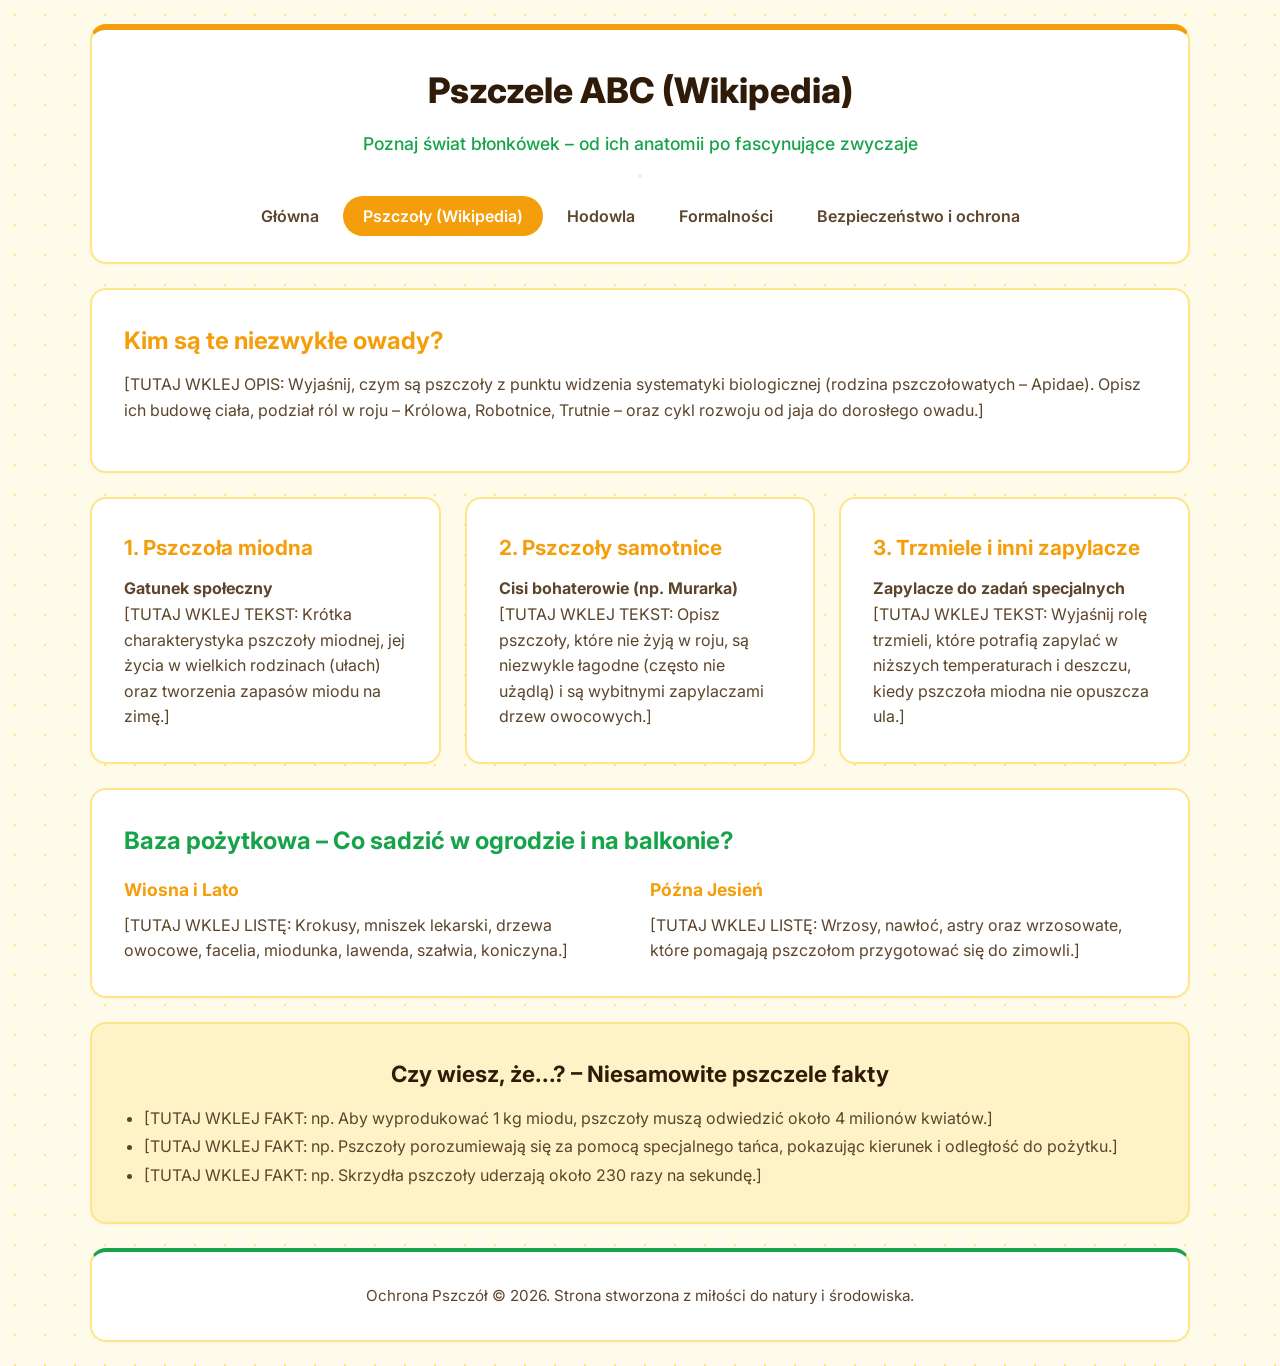
==== site1.html @ 9a1a5847 "new version" ====
<!DOCTYPE html>
<html lang="pl">
<head>
    <meta charset="UTF-8">
    <meta name="viewport" content="width=device-width, initial-scale=1.0">
    <title>Pszczele ABC – Mała Wikipedia O Pszczołach</title>
    
    <!-- Google Font - Inter -->
    <link rel="preconnect" href="https://fonts.googleapis.com">
    <link rel="preconnect" href="https://fonts.gstatic.com" crossorigin>
    <link href="https://fonts.googleapis.com/css2?family=Inter:wght@300;400;600;700;800&display=swap" rel="stylesheet">
    
    <!-- Plik ze stylami CSS -->
    <link rel="stylesheet" href="style.css">
</head>
<body>

    <div class="wrapper">
        
        <header class="card header-container">
            <h1>Pszczele ABC (Wikipedia)</h1>
            <p>Poznaj świat błonkówek – od ich anatomii po fascynujące zwyczaje</p>
            
            <button class="hamburger" id="hamburger" aria-label="Otwórz menu">
                <span class="bar"></span>
                <span class="bar"></span>
                <span class="bar"></span>
            </button>

            <nav id="nav-menu" style="margin-top: 20px;">
                <a href="index.html" class="nav-link">Główna</a>
                <a href="site1.html" class="nav-link active">Pszczoły (Wikipedia)</a>
                <a href="site2.html" class="nav-link">Hodowla</a>
                <a href="site3.html" class="nav-link">Formalności</a>
                <a href="site4.html" class="nav-link">Bezpieczeństwo i ochrona</a>
            </nav>
        </header>


        <section class="card">
            <h2 style="color: var(--accent-color); font-size: 1.5rem; margin-bottom: 12px;">
                Kim są te niezwykłe owady?
            </h2>
            <p style="color: var(--text-secondary); margin-bottom: 16px;">
                [TUTAJ WKLEJ OPIS: Wyjaśnij, czym są pszczoły z punktu widzenia systematyki biologicznej (rodzina pszczołowatych – Apidae). Opisz ich budowę ciała, podział ról w roju – Królowa, Robotnice, Trutnie – oraz cykl rozwoju od jaja do dorosłego owadu.]
            </p>
        </section>


        <main class="columns-container">
            
            <section class="card column">
                <h2>1. Pszczoła miodna</h2>
                <p>
                    <strong>Gatunek społeczny</strong><br>
                    [TUTAJ WKLEJ TEKST: Krótka charakterystyka pszczoły miodnej, jej życia w wielkich rodzinach (ułach) oraz tworzenia zapasów miodu na zimę.]
                </p>
            </section>

            <section class="card column">
                <h2>2. Pszczoły samotnice</h2>
                <p>
                    <strong>Cisi bohaterowie (np. Murarka)</strong><br>
                    [TUTAJ WKLEJ TEKST: Opisz pszczoły, które nie żyją w roju, są niezwykle łagodne (często nie użądlą) i są wybitnymi zapylaczami drzew owocowych.]
                </p>
            </section>

            <section class="card column">
                <h2>3. Trzmiele i inni zapylacze</h2>
                <p>
                    <strong>Zapylacze do zadań specjalnych</strong><br>
                    [TUTAJ WKLEJ TEKST: Wyjaśnij rolę trzmieli, które potrafią zapylać w niższych temperaturach i deszczu, kiedy pszczoła miodna nie opuszcza ula.]
                </p>
            </section>

        </main>


        <section class="card">
            <h2 style="color: var(--accent-eco); font-size: 1.5rem; margin-bottom: 12px;">
                Baza pożytkowa – Co sadzić w ogrodzie i na balkonie?
            </h2>
            <div style="display: grid; grid-template-columns: repeat(auto-fit, minmax(280px, 1fr)); gap: 20px; margin-top: 16px;">
                
                <div>
                    <h3 style="color: var(--accent-color); font-size: 1.1rem; margin-bottom: 8px;">Wiosna i Lato</h3>
                    <p style="color: var(--text-secondary);">
                        [TUTAJ WKLEJ LISTĘ: Krokusy, mniszek lekarski, drzewa owocowe, facelia, miodunka, lawenda, szałwia, koniczyna.]
                    </p>
                </div>

                <div>
                    <h3 style="color: var(--accent-color); font-size: 1.1rem; margin-bottom: 8px;">Późna Jesień</h3>
                    <p style="color: var(--text-secondary);">
                        [TUTAJ WKLEJ LISTĘ: Wrzosy, nawłoć, astry oraz wrzosowate, które pomagają pszczołom przygotować się do zimowli.]
                    </p>
                </div>

            </div>
        </section>


        <section class="card" style="background-color: #fef3c7;">
            <h2 style="color: var(--text-primary); font-size: 1.4rem; margin-bottom: 12px; text-align: center;">
                Czy wiesz, że...? – Niesamowite pszczele fakty
            </h2>
            <ul style="color: var(--text-secondary); padding-left: 20px; line-height: 1.8;">
                <li>[TUTAJ WKLEJ FAKT: np. Aby wyprodukować 1 kg miodu, pszczoły muszą odwiedzić około 4 milionów kwiatów.]</li>
                <li>[TUTAJ WKLEJ FAKT: np. Pszczoły porozumiewają się za pomocą specjalnego tańca, pokazując kierunek i odległość do pożytku.]</li>
                <li>[TUTAJ WKLEJ FAKT: np. Skrzydła pszczoły uderzają około 230 razy na sekundę.]</li>
            </ul>
        </section>


        <footer class="card footer-container">
            <p>Ochrona Pszczół &copy; 2026. Strona stworzona z miłości do natury i środowiska.</p>
        </footer>

    </div>

</body>
</html>
---- style.css ----
/* CSS Reset i zmienne - Motyw Pszczoły i Ekologia */
:root {
    /* Kolory tła i kart */
    --bg-color: #fffbeb;
    --card-bg: #ffffff;
    
    /* Typografia */
    --text-primary: #301b08; 
    --text-secondary: #5c452b; 
    
    /* Kolory akcentujące */
    --accent-color: #f59e0b; 
    --accent-eco: #16a34a; 
    --border-color: #fde68a; 
    
    /* Cienie */
    --shadow-sm: 0 1px 3px rgba(245, 158, 11, 0.08);
    --shadow-md: 0 4px 6px -1px rgba(245, 158, 11, 0.12), 0 2px 4px -1px rgba(0, 0, 0, 0.04);
    --shadow-hover: 0 12px 20px -3px rgba(245, 158, 11, 0.2), 0 4px 6px -2px rgba(0, 0, 0, 0.05);
    
    /* Zaokrąglenia */
    --radius: 16px; 
}

* {
    box-sizing: border-box;
    margin: 0;
    padding: 0;
}

body {
    font-family: 'Inter', 'Segoe UI', sans-serif;
    background-color: var(--bg-color);
    color: var(--text-primary);
    line-height: 1.6;
    min-height: 100vh;
    display: flex;
    flex-direction: column;
    padding: 24px;
    background-image: radial-gradient(var(--border-color) 1px, transparent 1px);
    background-size: 30px 30px;
}

/* Główny kontener strony */
.wrapper {
    max-width: 1100px;
    width: 100%;
    margin: 0 auto;
    display: flex;
    flex-direction: column;
    gap: 24px;
    flex-grow: 1;
}

/* Ogólne style kontenerów/kart */
.card {
    background-color: var(--card-bg);
    border: 2px solid var(--border-color);
    border-radius: var(--radius);
    padding: 32px;
    box-shadow: var(--shadow-sm);
    transition: transform 0.3s ease, box-shadow 0.3s ease, border-color 0.3s ease;
}

.card:hover {
    box-shadow: var(--shadow-hover);
    border-color: var(--accent-color);
}

/* 1. Górny kontener (Nagłówek) */
.header-container {
    text-align: center;
    border-top: 6px solid var(--accent-color);
    border-bottom: 2px solid var(--border-color);
}

.header-container h1 {
    font-size: 2.2rem;
    font-weight: 800;
    margin-bottom: 12px;
    color: var(--text-primary);
}


.header-container p {
    color: var(--accent-eco); 
    font-size: 1.1rem;
    font-weight: 500;
}

/* 2. Środkowa sekcja z 3 kolumnami */
.columns-container {
    display: grid;
    grid-template-columns: repeat(3, 1fr);
    gap: 24px;
}

.column {
    display: flex;
    flex-direction: column;
    justify-content: flex-start;
}

.column:hover {
    transform: translateY(-4px);
}

.column h2 {
    font-size: 1.3rem;
    font-weight: 700;
    margin-bottom: 12px;
    color: var(--accent-color); 
}

.column p {
    color: var(--text-secondary);
    font-size: 1rem;
}

/* 3. Dolny kontener (Stopka/Podsumowanie) */
.footer-container {
    text-align: center;
    background-color: var(--card-bg);
    color: var(--text-secondary);
    font-size: 0.95rem;
    border-top: 4px solid var(--accent-eco);
}

/* Nawigacja */
.nav-link {
    padding: 10px 20px;
    color: var(--text-secondary);
    text-decoration: none;
    font-weight: 600;
    border-radius: 20px; 
    transition: background-color 0.2s, color 0.2s;
}

.nav-link:hover {
    background-color: var(--border-color);
    color: var(--text-primary);
}

.nav-link.active {
    background-color: var(--accent-color);
    color: #ffffff; 
}

@media (max-width: 768px) {
    body {
        padding: 16px;
    }

    .columns-container {
        grid-template-columns: 1fr;
    }

    .card {
        padding: 24px;
    }
}
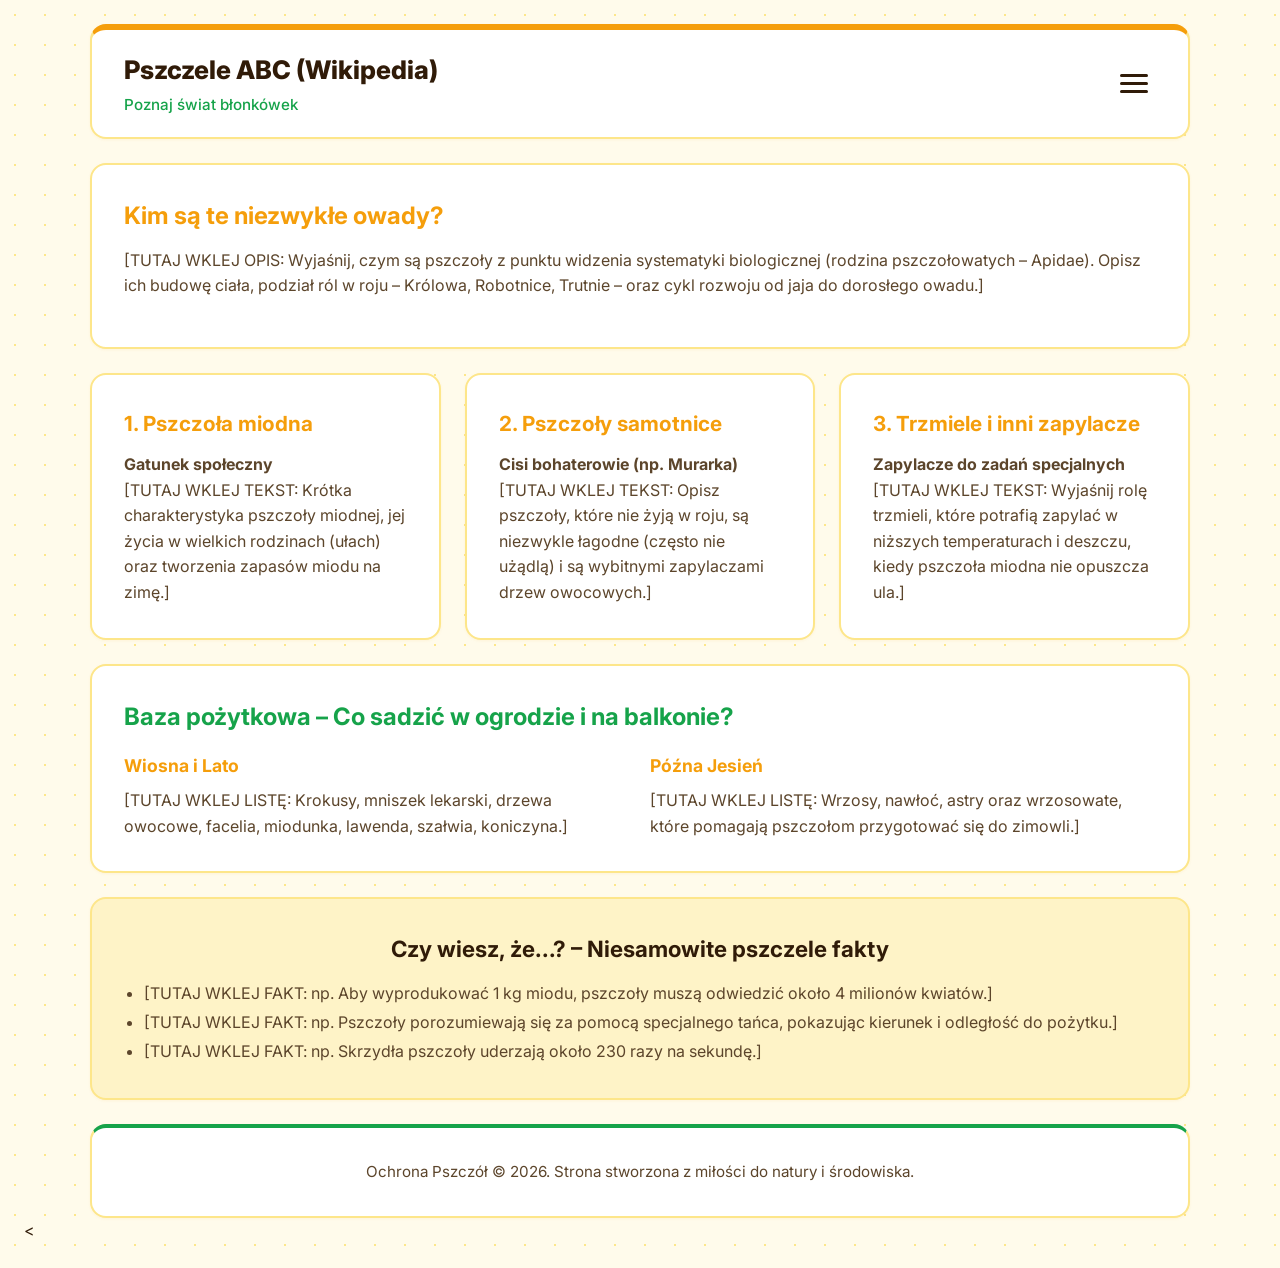
==== commit 9d5d7a98: "another changes" ====
--- a/site1.html
+++ b/site1.html
@@ -18,23 +18,28 @@
     <div class="wrapper">
         
         <header class="card header-container">
+        <div class="header-title-group">
             <h1>Pszczele ABC (Wikipedia)</h1>
-            <p>Poznaj świat błonkówek – od ich anatomii po fascynujące zwyczaje</p>
-            
-            <button class="hamburger" id="hamburger" aria-label="Otwórz menu">
-                <span class="bar"></span>
-                <span class="bar"></span>
-                <span class="bar"></span>
-            </button>
+            <p>Poznaj świat błonkówek</p>
+        </div>
+        
+        <button class="hamburger" id="hamburger" aria-label="Otwórz menu">
+            <span class="bar"></span>
+            <span class="bar"></span>
+            <span class="bar"></span>
+        </button>
 
-            <nav id="nav-menu" style="margin-top: 20px;">
-                <a href="index.html" class="nav-link">Główna</a>
-                <a href="site1.html" class="nav-link active">Pszczoły (Wikipedia)</a>
-                <a href="site2.html" class="nav-link">Hodowla</a>
-                <a href="site3.html" class="nav-link">Formalności</a>
-                <a href="site4.html" class="nav-link">Bezpieczeństwo i ochrona</a>
-            </nav>
-        </header>
+        <nav class="nav-menu" id="nav-menu">
+            <a href="index.html" class="nav-link">Główna</a>
+            <!-- Przenosimy klasę 'active' na tę podstronę -->
+            <a href="site1.html" class="nav-link active">Pszczoły (Wikipedia)</a>
+            <a href="site2.html" class="nav-link">Hodowla</a>
+            <a href="site3.html" class="nav-link">Formalności</a>
+            <a href="site4.html" class="nav-link">Bezpieczeństwo i ochrona</a>
+        </nav>
+    </header>
+
+    <div class="menu-overlay" id="menu-overlay"></div>
 
 
         <section class="card">
@@ -118,5 +123,20 @@
 
     </div>
 
+    <<script>
+        const hamburger = document.getElementById('hamburger');
+        const navMenu = document.getElementById('nav-menu');
+        const overlay = document.getElementById('menu-overlay');
+
+        function toggleMenu() {
+            hamburger.classList.toggle('open');
+            navMenu.classList.toggle('open');
+            overlay.classList.toggle('open');
+        }
+
+        hamburger.addEventListener('click', toggleMenu);
+        overlay.addEventListener('click', toggleMenu);
+    </script>
+
 </body>
 </html>
--- a/style.css
+++ b/style.css
@@ -158,4 +158,113 @@
     .card {
         padding: 24px;
     }
+}
+
+
+/* --- USTAWIENIA NAGŁÓWKA W JEDNEJ LINII --- */
+.header-container {
+    display: flex;
+    justify-content: space-between;
+    align-items: center;
+    position: relative;
+    padding: 20px 32px;
+}
+
+.header-title-group {
+    text-align: left;
+}
+
+.header-container h1 {
+    font-size: 1.6rem;
+    font-weight: 800;
+    margin-bottom: 2px;
+    color: var(--text-primary);
+}
+
+.header-container p {
+    color: var(--accent-eco); 
+    font-size: 0.95rem;
+    font-weight: 500;
+}
+
+/* --- PRZYCISK HAMBURGER (3 KRESKI) --- */
+.hamburger {
+    background: transparent;
+    border: none;
+    cursor: pointer;
+    display: flex;
+    flex-direction: column;
+    gap: 5px;
+    padding: 8px;
+    z-index: 1001; /* Zawsze nad wysuwanym menu */
+}
+
+.bar {
+    width: 28px;
+    height: 3px;
+    background-color: var(--text-primary);
+    border-radius: 2px;
+    transition: all 0.3s ease-in-out;
+}
+
+/* Animacja przekształcenia 3 kresek w iks "X" po otwarciu */
+.hamburger.open .bar:nth-child(1) {
+    transform: translateY(8px) rotate(45deg);
+    background-color: var(--text-primary);
+}
+.hamburger.open .bar:nth-child(2) {
+    opacity: 0;
+}
+.hamburger.open .bar:nth-child(3) {
+    transform: translateY(-8px) rotate(-45deg);
+    background-color: var(--text-primary);
+}
+
+/* --- WYSUWANA NAWIGACJA Z PRAWEJ STRONY --- */
+.nav-menu {
+    position: fixed;
+    top: 0;
+    right: -300px; /* Domyślnie ukryta poza ekranem */
+    width: 280px;
+    height: 100vh;
+    background-color: var(--card-bg);
+    border-left: 3px solid var(--accent-color);
+    box-shadow: -5px 0 15px rgba(0, 0, 0, 0.1);
+    display: flex;
+    flex-direction: column;
+    padding: 80px 24px 24px 24px;
+    gap: 12px;
+    transition: right 0.3s ease-in-out;
+    z-index: 1000;
+}
+
+/* Klasa aktywowana przez JavaScript */
+.nav-menu.open {
+    right: 0; /* Wysuwa panel na ekran */
+}
+
+/* Style linków wewnątrz wysuwanego panelu */
+.nav-menu .nav-link {
+    display: block;
+    text-align: left;
+    width: 100%;
+}
+
+/* Przyciemnienie tła po otwarciu menu */
+.menu-overlay {
+    position: fixed;
+    top: 0;
+    left: 0;
+    width: 100vw;
+    height: 100vh;
+    background: rgba(0, 0, 0, 0.3);
+    opacity: 0;
+    pointer-events: none;
+    transition: opacity 0.3s ease;
+    z-index: 999;
+}
+
+.menu-overlay.open {
+    opacity: 1;
+    pointer-events: auto;
 }
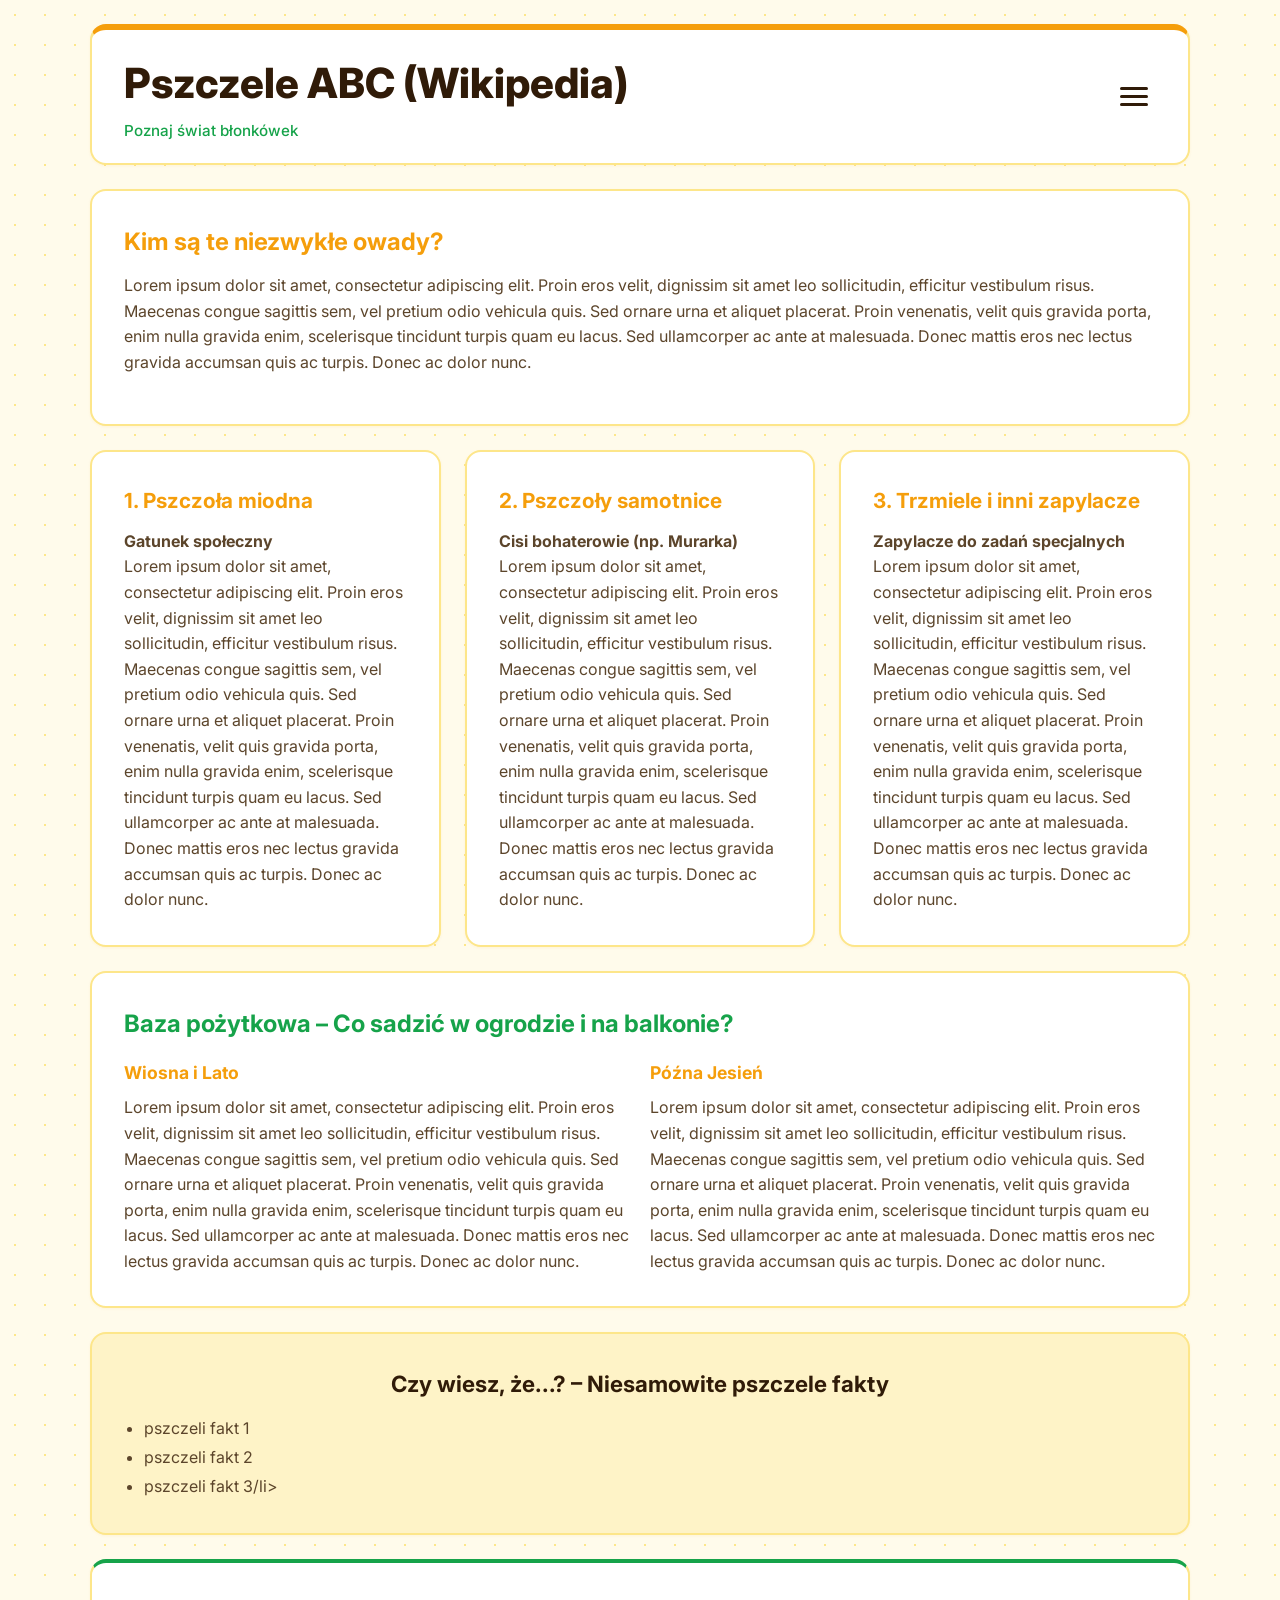
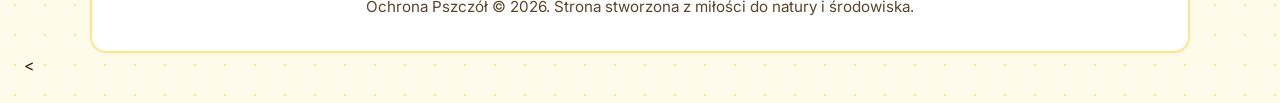
==== commit 4e282d32: "next changes" ====
--- a/site1.html
+++ b/site1.html
@@ -47,7 +47,7 @@
                 Kim są te niezwykłe owady?
             </h2>
             <p style="color: var(--text-secondary); margin-bottom: 16px;">
-                [TUTAJ WKLEJ OPIS: Wyjaśnij, czym są pszczoły z punktu widzenia systematyki biologicznej (rodzina pszczołowatych – Apidae). Opisz ich budowę ciała, podział ról w roju – Królowa, Robotnice, Trutnie – oraz cykl rozwoju od jaja do dorosłego owadu.]
+                Lorem ipsum dolor sit amet, consectetur adipiscing elit. Proin eros velit, dignissim sit amet leo sollicitudin, efficitur vestibulum risus. Maecenas congue sagittis sem, vel pretium odio vehicula quis. Sed ornare urna et aliquet placerat. Proin venenatis, velit quis gravida porta, enim nulla gravida enim, scelerisque tincidunt turpis quam eu lacus. Sed ullamcorper ac ante at malesuada. Donec mattis eros nec lectus gravida accumsan quis ac turpis. Donec ac dolor nunc.
             </p>
         </section>
 
@@ -58,7 +58,7 @@
                 <h2>1. Pszczoła miodna</h2>
                 <p>
                     <strong>Gatunek społeczny</strong><br>
-                    [TUTAJ WKLEJ TEKST: Krótka charakterystyka pszczoły miodnej, jej życia w wielkich rodzinach (ułach) oraz tworzenia zapasów miodu na zimę.]
+                    Lorem ipsum dolor sit amet, consectetur adipiscing elit. Proin eros velit, dignissim sit amet leo sollicitudin, efficitur vestibulum risus. Maecenas congue sagittis sem, vel pretium odio vehicula quis. Sed ornare urna et aliquet placerat. Proin venenatis, velit quis gravida porta, enim nulla gravida enim, scelerisque tincidunt turpis quam eu lacus. Sed ullamcorper ac ante at malesuada. Donec mattis eros nec lectus gravida accumsan quis ac turpis. Donec ac dolor nunc. 
                 </p>
             </section>
 
@@ -66,7 +66,7 @@
                 <h2>2. Pszczoły samotnice</h2>
                 <p>
                     <strong>Cisi bohaterowie (np. Murarka)</strong><br>
-                    [TUTAJ WKLEJ TEKST: Opisz pszczoły, które nie żyją w roju, są niezwykle łagodne (często nie użądlą) i są wybitnymi zapylaczami drzew owocowych.]
+                    Lorem ipsum dolor sit amet, consectetur adipiscing elit. Proin eros velit, dignissim sit amet leo sollicitudin, efficitur vestibulum risus. Maecenas congue sagittis sem, vel pretium odio vehicula quis. Sed ornare urna et aliquet placerat. Proin venenatis, velit quis gravida porta, enim nulla gravida enim, scelerisque tincidunt turpis quam eu lacus. Sed ullamcorper ac ante at malesuada. Donec mattis eros nec lectus gravida accumsan quis ac turpis. Donec ac dolor nunc. 
                 </p>
             </section>
 
@@ -74,7 +74,7 @@
                 <h2>3. Trzmiele i inni zapylacze</h2>
                 <p>
                     <strong>Zapylacze do zadań specjalnych</strong><br>
-                    [TUTAJ WKLEJ TEKST: Wyjaśnij rolę trzmieli, które potrafią zapylać w niższych temperaturach i deszczu, kiedy pszczoła miodna nie opuszcza ula.]
+                    Lorem ipsum dolor sit amet, consectetur adipiscing elit. Proin eros velit, dignissim sit amet leo sollicitudin, efficitur vestibulum risus. Maecenas congue sagittis sem, vel pretium odio vehicula quis. Sed ornare urna et aliquet placerat. Proin venenatis, velit quis gravida porta, enim nulla gravida enim, scelerisque tincidunt turpis quam eu lacus. Sed ullamcorper ac ante at malesuada. Donec mattis eros nec lectus gravida accumsan quis ac turpis. Donec ac dolor nunc. 
                 </p>
             </section>
 
@@ -90,14 +90,14 @@
                 <div>
                     <h3 style="color: var(--accent-color); font-size: 1.1rem; margin-bottom: 8px;">Wiosna i Lato</h3>
                     <p style="color: var(--text-secondary);">
-                        [TUTAJ WKLEJ LISTĘ: Krokusy, mniszek lekarski, drzewa owocowe, facelia, miodunka, lawenda, szałwia, koniczyna.]
+                        Lorem ipsum dolor sit amet, consectetur adipiscing elit. Proin eros velit, dignissim sit amet leo sollicitudin, efficitur vestibulum risus. Maecenas congue sagittis sem, vel pretium odio vehicula quis. Sed ornare urna et aliquet placerat. Proin venenatis, velit quis gravida porta, enim nulla gravida enim, scelerisque tincidunt turpis quam eu lacus. Sed ullamcorper ac ante at malesuada. Donec mattis eros nec lectus gravida accumsan quis ac turpis. Donec ac dolor nunc.
                     </p>
                 </div>
 
                 <div>
                     <h3 style="color: var(--accent-color); font-size: 1.1rem; margin-bottom: 8px;">Późna Jesień</h3>
                     <p style="color: var(--text-secondary);">
-                        [TUTAJ WKLEJ LISTĘ: Wrzosy, nawłoć, astry oraz wrzosowate, które pomagają pszczołom przygotować się do zimowli.]
+                        Lorem ipsum dolor sit amet, consectetur adipiscing elit. Proin eros velit, dignissim sit amet leo sollicitudin, efficitur vestibulum risus. Maecenas congue sagittis sem, vel pretium odio vehicula quis. Sed ornare urna et aliquet placerat. Proin venenatis, velit quis gravida porta, enim nulla gravida enim, scelerisque tincidunt turpis quam eu lacus. Sed ullamcorper ac ante at malesuada. Donec mattis eros nec lectus gravida accumsan quis ac turpis. Donec ac dolor nunc.
                     </p>
                 </div>
 
@@ -110,9 +110,9 @@
                 Czy wiesz, że...? – Niesamowite pszczele fakty
             </h2>
             <ul style="color: var(--text-secondary); padding-left: 20px; line-height: 1.8;">
-                <li>[TUTAJ WKLEJ FAKT: np. Aby wyprodukować 1 kg miodu, pszczoły muszą odwiedzić około 4 milionów kwiatów.]</li>
-                <li>[TUTAJ WKLEJ FAKT: np. Pszczoły porozumiewają się za pomocą specjalnego tańca, pokazując kierunek i odległość do pożytku.]</li>
-                <li>[TUTAJ WKLEJ FAKT: np. Skrzydła pszczoły uderzają około 230 razy na sekundę.]</li>
+                <li>pszczeli fakt 1</li>
+                <li>pszczeli fakt 2</li>
+                <li>pszczeli fakt 3/li>
             </ul>
         </section>
 
--- a/style.css
+++ b/style.css
@@ -175,7 +175,7 @@
 }
 
 .header-container h1 {
-    font-size: 1.6rem;
+    font-size: 2.6rem;
     font-weight: 800;
     margin-bottom: 2px;
     color: var(--text-primary);
